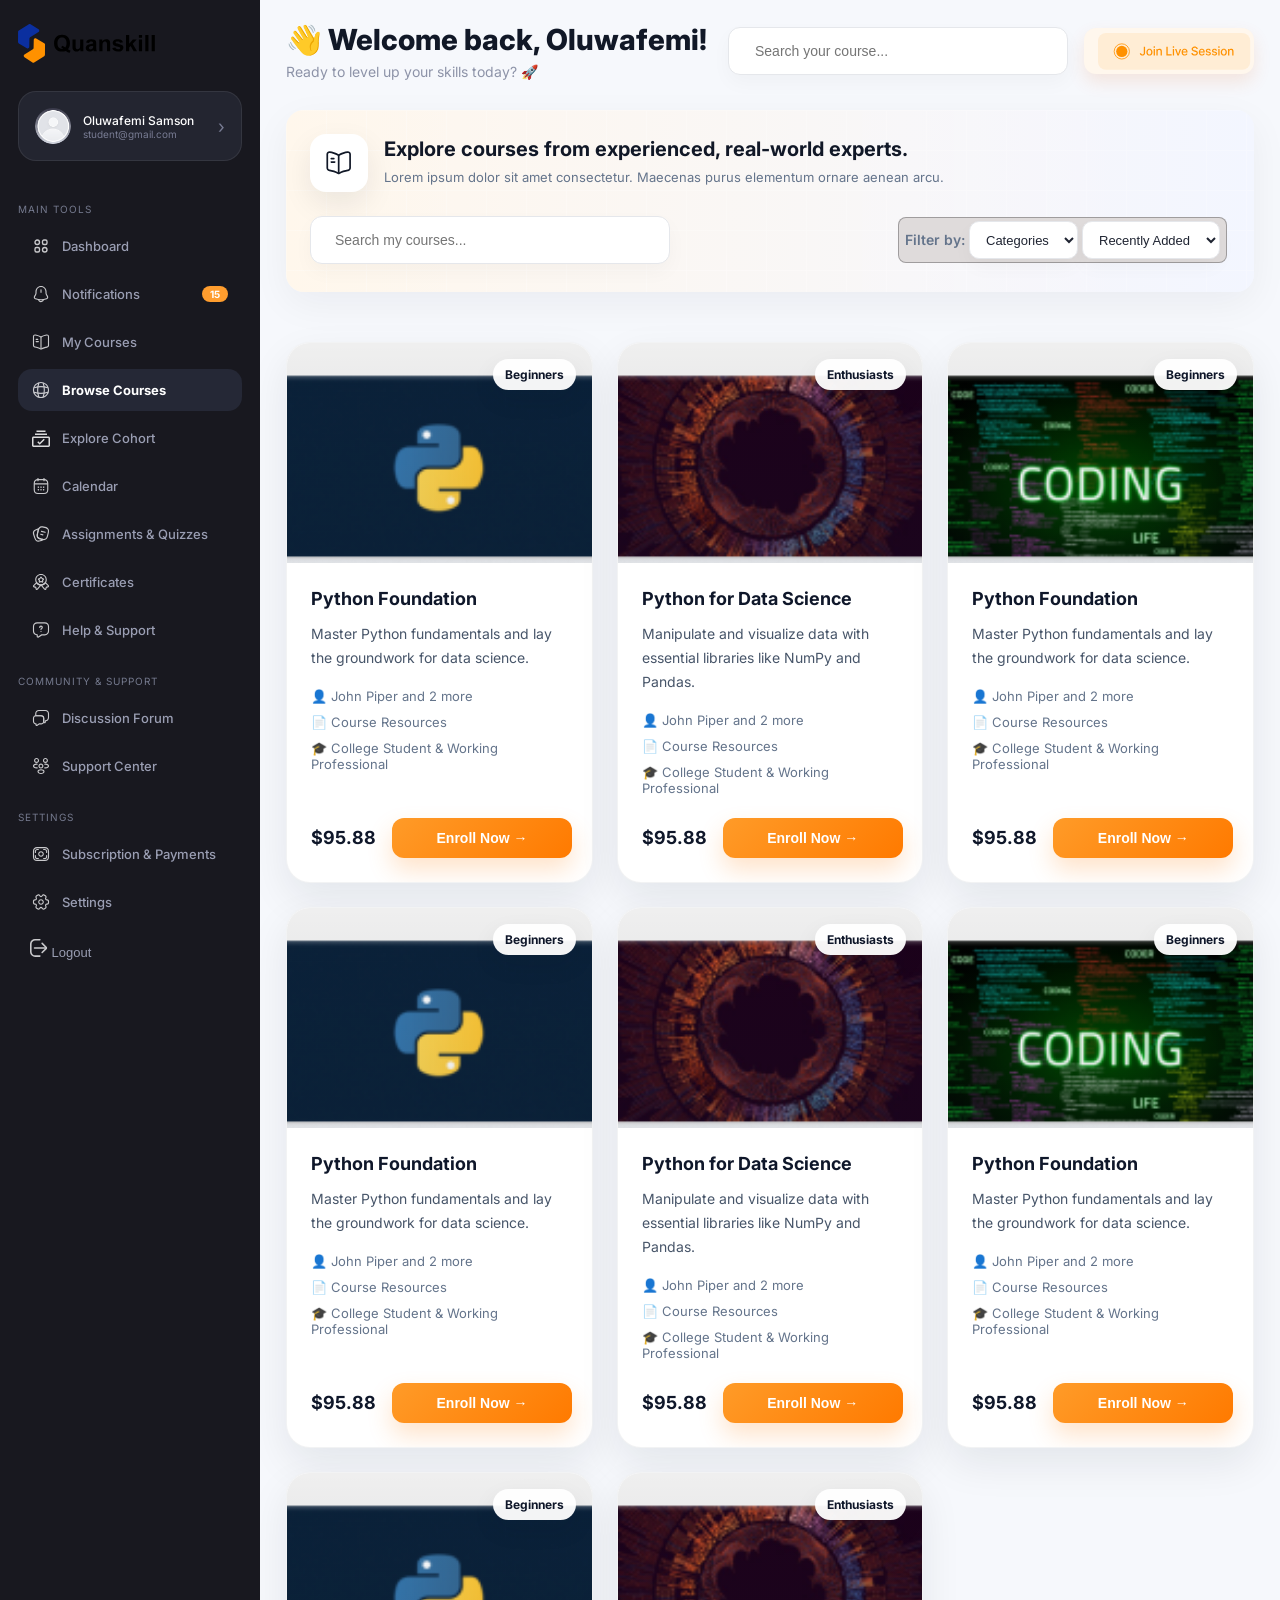
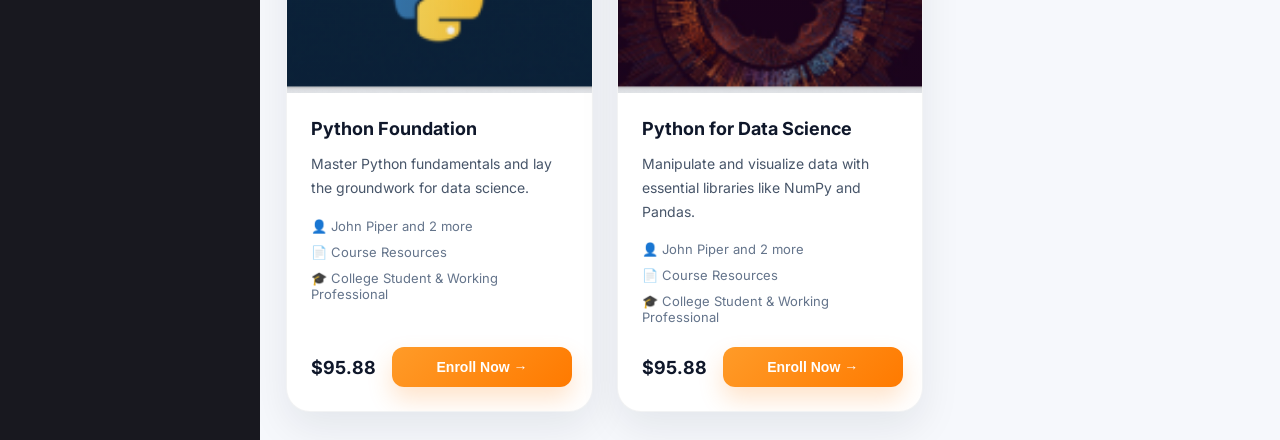
==== browse_courses.html @ df0d3b2c "browse courses and My courses page added, changes to dashboard added" ====
<!DOCTYPE html>
<html lang="en">
<head>
    <meta charset="UTF-8">
    <meta name="viewport" content="width=device-width, initial-scale=1.0">
    <title>Browse Courses</title>
    <link rel="stylesheet" href="css/courses.css">
    <link href="https://fonts.googleapis.com/css2?family=Inter:wght@300;400;500;600;700&display=swap" rel="stylesheet">
</head>
<body>
    <div class="dashboard">
        <aside class="sidebar">
    <div class="logo">
                <img src="images/logo.svg" alt="Quanskill logo" class="logo-img">
    </div>

    <div class="profile">
                <img src="images/avatar.png" alt="Profile" class="avatar-fallback">
        <div class="profile-info">
            <h4>Oluwafemi Samson</h4>
                    <span>student@gmail.com</span>
        </div>
                <span class="profile-arrow">›</span>
    </div>

        <p class="menu-title">MAIN TOOLS</p>
            <nav class="nav-section">
                <ul>
                    <li class="menu-item">
                        <div class="menu-item-left">
                            <img src="images/dashboard-icon.svg" alt="" class="menu-icon">
                            <a href="dashboard.html"><span>Dashboard</span></a>
                        </div>
                    </li>
                    <li class="menu-item">
                        <div class="menu-item-left">
                            <img src="images/notifications-icon.svg" alt="" class="menu-icon">
                            <span>Notifications</span>
                        </div>
                        <span class="badge">15</span>
                    </li>
                    <li class="menu-item">
                        <div class="menu-item-left">
                            <img src="images/courses-icon.svg" alt="" class="menu-icon">
                            <a href="courses.html"><span>My Courses</span></a>
                        </div>
                    </li>
                    <li class="menu-item active">
                        <div class="menu-item-left">
                            <img src="images/browse-icon.svg" alt="" class="menu-icon">
                            <a href="browse_courses.html"><span>Browse Courses</span></a>
                        </div>
                    </li>
                    <li class="menu-item">
                        <div class="menu-item-left">
                            <img src="images/cohort-icon.svg" alt="" class="menu-icon">
                            <span>Explore Cohort</span>
                        </div>
                    </li>
                    <li class="menu-item">
                        <div class="menu-item-left">
                            <img src="images/calendar-icon.svg" alt="" class="menu-icon">
                            <span>Calendar</span>
                        </div>
                    </li>
                    <li class="menu-item">
                        <div class="menu-item-left">
                            <img src="images/assignments-icon.svg" alt="" class="menu-icon">
                            <span>Assignments &amp; Quizzes</span>
                        </div>
                    </li>
                    <li class="menu-item">
                        <div class="menu-item-left">
                            <img src="images/certificates-icon.svg" alt="" class="menu-icon">
                            <span>Certificates</span>
                        </div>
                    </li>
                    <li class="menu-item">
                        <div class="menu-item-left">
                            <img src="images/help-icon.svg" alt="" class="menu-icon">
                            <span>Help &amp; Support</span>
                        </div>
                    </li>
                </ul>
            </nav>

        <p class="menu-title">COMMUNITY &amp; SUPPORT</p>
            <nav class="nav-section">
                <ul>
                    <li class="menu-item">
                        <div class="menu-item-left">
                            <img src="images/forum-icon.svg" alt="" class="menu-icon">
                            <span>Discussion Forum</span>
                        </div>
                    </li>
                    <li class="menu-item">
                        <div class="menu-item-left">
                            <img src="images/support-icon.svg" alt="" class="menu-icon">
                            <span>Support Center</span>
                        </div>
                    </li>
                </ul>
            </nav>

        <p class="menu-title">SETTINGS</p>
            <nav class="nav-section">
                <ul>
                    <li class="menu-item">
                        <div class="menu-item-left">
                            <img src="images/payments-icon.svg" alt="" class="menu-icon">
                            <span>Subscription &amp; Payments</span>
                        </div>
                    </li>
                    <li class="menu-item">
                        <div class="menu-item-left">
                            <img src="images/settings-icon.svg" alt="" class="menu-icon">
                            <span>Settings</span>
                        </div>
                    </li>
                </ul>
                 <button class="logout">
                    <img src="images/logout-icon.svg" alt="" class="menu-icon">
                    Logout</button>
    </nav>

        
</aside>

        <main class="main-content">
    <header class="header">

        <div class="welcome">
            <h2>👋 Welcome back, Oluwafemi!</h2>
            <p>Ready to level up your skills today? 🚀</p>
        </div>

        <div class="header-actions">

            <div class="search-box">
                <i class="fa-solid fa-magnifying-glass"></i>
                <input type="text" placeholder="Search your course...">
            </div>

            <button class="live-btn">
            </button>

        </div>

    </header>



    <section class="browse-banner">

        <div class="banner-text">

            <div class="banner-icon">
                <img src="images/book.svg" alt="">
            </div>

            <div>

                <h2>
                    Explore courses from experienced, real-world experts.
                </h2>

                <p>
                    Lorem ipsum dolor sit amet consectetur. Maecenas purus elementum ornare aenean arcu.
                </p>

            </div>

        </div>

        <div class="course-toolbar">

            <div class="toolbar-search">

                <i class="fa-solid fa-magnifying-glass"></i>

                <input
                    type="text"
                    placeholder="Search my courses..."
                >

            </div>

            <div class="toolbar-filters">

            <div class="filter_content">

                <span>Filter by:</span>
                <select>
                    <option>Categories</option>
                    <option>Categories</option>
                    <option>Categories</option>
                    <option>Categories</option>
                </select>
                <select>
                    <option>Recently Added</option>
                    <option>Recently Added</option>
                    <option>Recently Added</option>
                    <option>Recently Added</option>
                </select>
                </div>
            </div>

        </div>

    </section>


    <section class="courses-grid">




        <div class="course-card">

            <div class="course-image">

                <img src="images/python.png">

                <span class="tag">
                    Beginners
                </span>

            </div>

            <div class="course-content">

                <h3>
                    Python Foundation
                </h3>

                <p>
                    Master Python fundamentals and lay the groundwork for data science.
                </p>

                <div class="course-meta">

                    <span>👤 John Piper and 2 more</span>

                    <span>📄 Course Resources</span>

                    <span>🎓 College Student & Working Professional</span>

                </div>

                <div class="course-footer">

                    <h4>$95.88</h4>

                    <button class="enroll-btn">
                        Enroll Now →
                    </button>

                </div>

            </div>

        </div>





        <div class="course-card">

            <div class="course-image">

                <img src="images/wave.png">

                <span class="tag">
                    Enthusiasts
                </span>

            </div>

            <div class="course-content">

                <h3>
                    Python for Data Science
                </h3>

                <p>
                    Manipulate and visualize data with essential libraries like NumPy and Pandas.
                </p>

                <div class="course-meta">

                    <span>👤 John Piper and 2 more</span>

                    <span>📄 Course Resources</span>

                    <span>🎓 College Student & Working Professional</span>

                </div>

                <div class="course-footer">

                    <h4>$95.88</h4>

                    <button class="enroll-btn">
                        Enroll Now →
                    </button>

                </div>

            </div>

        </div>





        <div class="course-card">

            <div class="course-image">

                <img src="images/coding.png">

                <span class="tag">
                    Beginners
                </span>

            </div>

            <div class="course-content">

                <h3>
                    Python Foundation
                </h3>

                <p>
                    Master Python fundamentals and lay the groundwork for data science.
                </p>

                <div class="course-meta">

                    <span>👤 John Piper and 2 more</span>

                    <span>📄 Course Resources</span>

                    <span>🎓 College Student & Working Professional</span>

                </div>

                <div class="course-footer">

                    <h4>$95.88</h4>

                    <button class="enroll-btn">
                        Enroll Now →
                    </button>

                </div>

            </div>

        </div>

        <div class="course-card">

            <div class="course-image">

                <img src="images/python.png">

                <span class="tag">
                    Beginners
                </span>

            </div>

            <div class="course-content">

                <h3>
                    Python Foundation
                </h3>

                <p>
                    Master Python fundamentals and lay the groundwork for data science.
                </p>

                <div class="course-meta">

                    <span>👤 John Piper and 2 more</span>

                    <span>📄 Course Resources</span>

                    <span>🎓 College Student & Working Professional</span>

                </div>

                <div class="course-footer">

                    <h4>$95.88</h4>

                    <button class="enroll-btn">
                        Enroll Now →
                    </button>

                </div>

            </div>

        </div>





        <div class="course-card">

            <div class="course-image">

                <img src="images/wave.png">

                <span class="tag">
                    Enthusiasts
                </span>

            </div>

            <div class="course-content">

                <h3>
                    Python for Data Science
                </h3>

                <p>
                    Manipulate and visualize data with essential libraries like NumPy and Pandas.
                </p>

                <div class="course-meta">

                    <span>👤 John Piper and 2 more</span>

                    <span>📄 Course Resources</span>

                    <span>🎓 College Student & Working Professional</span>

                </div>

                <div class="course-footer">

                    <h4>$95.88</h4>

                    <button class="enroll-btn">
                        Enroll Now →
                    </button>

                </div>

            </div>

        </div>





        <div class="course-card">

            <div class="course-image">

                <img src="images/coding.png">

                <span class="tag">
                    Beginners
                </span>

            </div>

            <div class="course-content">

                <h3>
                    Python Foundation
                </h3>

                <p>
                    Master Python fundamentals and lay the groundwork for data science.
                </p>

                <div class="course-meta">

                    <span>👤 John Piper and 2 more</span>

                    <span>📄 Course Resources</span>

                    <span>🎓 College Student & Working Professional</span>

                </div>

                <div class="course-footer">

                    <h4>$95.88</h4>

                    <button class="enroll-btn">
                        Enroll Now →
                    </button>

                </div>

            </div>

        </div>

        <div class="course-card">

            <div class="course-image">

                <img src="images/python.png">

                <span class="tag">
                    Beginners
                </span>

            </div>

            <div class="course-content">

                <h3>
                    Python Foundation
                </h3>

                <p>
                    Master Python fundamentals and lay the groundwork for data science.
                </p>

                <div class="course-meta">

                    <span>👤 John Piper and 2 more</span>

                    <span>📄 Course Resources</span>

                    <span>🎓 College Student & Working Professional</span>

                </div>

                <div class="course-footer">

                    <h4>$95.88</h4>

                    <button class="enroll-btn">
                        Enroll Now →
                    </button>

                </div>

            </div>

        </div>





        <div class="course-card">

            <div class="course-image">

                <img src="images/wave.png">

                <span class="tag">
                    Enthusiasts
                </span>

            </div>

            <div class="course-content">

                <h3>
                    Python for Data Science
                </h3>

                <p>
                    Manipulate and visualize data with essential libraries like NumPy and Pandas.
                </p>

                <div class="course-meta">

                    <span>👤 John Piper and 2 more</span>

                    <span>📄 Course Resources</span>

                    <span>🎓 College Student & Working Professional</span>

                </div>

                <div class="course-footer">

                    <h4>$95.88</h4>

                    <button class="enroll-btn">
                        Enroll Now →
                    </button>

                </div>

            </div>

        </div>
    </section>

</main>
    </div>
</div>
</body>
</html>
---- css/courses.css ----
* {
    margin: 0;
    padding: 0;
    box-sizing: border-box;
}

body {
    font-family: 'Inter', sans-serif;
    background:#F5F7FC;
    color: #1F2937;
    font-size: 13px;
}

.dashboard {
    width: 100%;
    max-width: 1700px;
    display: flex;
    background: #FFFFFF;
    overflow: hidden;
    box-shadow: 0 20px 60px rgba(17,24,39,.06);
}

.main-content {
    flex: 1;
    background:#F6F8FC;
    padding: 22px 26px 28px;
    display: flex;
    flex-direction: column;
    gap: 20px;
    overflow-y: auto;
}


.sidebar{

    width:260px;
    background:#18181F;
    min-height:calc(100vh - 60px);
    padding: 24px 18px 20px;
    display: flex;
    flex-direction: column;
}

.logo {
    display: flex;
    align-items: center;
    gap: 12px;
    margin-bottom: 28px;
}

.logo-icon {
    width: 28px;
    height: 28px;
    background: linear-gradient(135deg, #FF9D2E, #3456E8);
    border-radius: 8px;
}

.logo h2 {
    color: #FFF;
    font-size: 18px;
    font-weight: 700;
}

.profile {
    display: flex;
    align-items: center;
    gap: 12px;
    background:#232530;
    border:1px solid rgba(255,255,255,.08);
    border-radius:18px;
    padding:16px;
    margin-bottom: 24px;
}

.avatar-fallback {
    width: 36px;
    height: 36px;
    border-radius: 50%;
    background: #3A3A4A;
}

.profile-info {
    flex: 1;
    overflow: hidden;
}

.profile-info h4 {
    color: #FFF;
    font-size: 12px;
    font-weight: 500;
    white-space: nowrap;
    overflow: hidden;
    text-overflow: ellipsis;
}

.profile-info span {
    color: #787C93;
    font-size: 10px;
    display: block;
}

.profile-arrow {
    color: #787C93;
    font-size: 18px;
}

.menu-title{

    font-size:10px;

    letter-spacing:1px;

    color:#74798D;

    margin:18px 0 10px;

}

nav ul {
    list-style: none;
    padding: 0;
    margin: 0;
}

.menu-item {
    display: flex;
    align-items: center;
    justify-content: space-between;
    gap: 12px;
    padding: 12px 14px;
    border-radius: 14px;
    color: #9A9EB3;
    cursor: pointer;
    transition: all 0.2s ease;
    margin-bottom: 6px;
    font-weight: 500;
}

.menu-item-left {
    display: flex;
    align-items: center;
    gap: 12px;
}

.menu-icon {
    width: 18px;
    height: 18px;
    display: inline-flex;
    object-fit: contain;
    opacity: 0.85;
}

.menu-item:hover {
    background: #1E1E27;
    color: #FFF;
}

.menu-item.active {
    background:#252836;
    color:#fff;
    font-weight: 700;
}

.dot{
    width:8px;
    height:8px;
    border-radius:50%;
    background:#FF9F2F;
}

.badge {
    background: #FF9D2E;
    color: #FFF;
    font-size: 10px;
    font-weight: 700;
    padding: 2px 8px;
    border-radius: 10px;
}

.logout {
    margin-top: auto;
    height: 40px;
    background: none;
    border: none;
    color: #9A9EB3;
    text-align: left;
    padding: 0 12px;
    font-size: 13px;
    cursor: pointer;
}


.header{
    display:flex;
    justify-content:space-between;
    align-items:center;
    gap:20px;
    margin-bottom:10px;
}

.welcome h2{
    font-size:29px;
    font-weight:800;
    color:#111827;
    margin-bottom:6px;
}

.welcome p{
    font-size:14px;
    color:#8D93A8;
}

.header-actions{
    display:flex;
    align-items:center;
    gap:16px;
}

.search-box{
    width:340px;
    height:48px;
    background:#fff;
    border:1px solid #E5E7EB;
    border-radius:12px;
    display:flex;
    align-items:center;
    padding:0 16px;
    box-shadow:0 8px 20px rgba(15,23,42,.03);
}

.search-box i{
    margin-right:10px;
    color:#A7AEC2;
}

.search-box input{
    flex:1;
    border:none;
    outline:none;
    background:transparent;
    font-size:14px;
}

.live-btn{
    height:46px;
    min-width:170px;
    padding:0 20px 0 42px;
    border:none;
    border-radius:12px;
    background:#FFF7ED;
    background-image:url('../images/live-icon.svg');
    background-repeat:no-repeat;
    background-position:left 14px center;
    color:#EA580C;
    font-size:14px;
    font-weight:800;
    cursor:pointer;
    box-shadow:0 8px 18px rgba(234,88,12,.12);
}

.course-toolbar{
    position:relative;
    z-index:1;
    display:flex;
    justify-content:space-between;
    align-items:center;
    gap:16px;
    margin-top:22px;
    flex-wrap:wrap;
}

.toolbar-search{
    width:min(360px, 100%);
    height:48px;
    display:flex;
    align-items:center;
    gap:10px;
    background:#fff;
    border:1px solid #E5E7EB;
    border-radius:12px;
    padding:0 14px;
    box-shadow:0 8px 20px rgba(15,23,42,.03);
}

.toolbar-search i{
    color:#94A3B8;
}

.toolbar-search input{
    width:100%;
    height:100%;
    border:none;
    outline:none;
    background:transparent;
    font-size:14px;
}

.toolbar-filters{
    display:flex;
    align-items:center;
    justify-content:flex-end;
    gap:12px;
    flex-wrap:wrap;
}

.toolbar-filters span{
    color:#64748B;
    font-size:14px;
    font-weight:600;
}

.toolbar-filters select{
    height:38px;
    padding:0 12px;
    border:1px solid #E5E7EB;
    border-radius:10px;
    background:#fff;
    font-size:13px;
    color:#1F2432;
    cursor:pointer;
    outline:none;
    box-shadow:0 8px 20px rgba(15,23,42,.03);
}

.filter_content{
    margin:3px;
    background:#dfdbdb;
    padding:3px 6px;
    border-radius:8px;
    border:1px solid #4f505172;
}
.browse-banner{
    position:relative;
    padding:24px 24px 26px;
    border-radius:18px;
    overflow:hidden;
    background:linear-gradient(90deg, #FFF7EE 0%, #F4F7FF 100%);
    box-shadow:0 12px 38px rgba(15,23,42,.05);
}

.browse-banner::before{
    content:"";
    position:absolute;
    inset:0;
    background-image:linear-gradient(rgba(255,255,255,.72) 1px, transparent 1px), linear-gradient(90deg, rgba(255,255,255,.72) 1px, transparent 1px);
    background-size:40px 40px, 40px 40px;
    opacity:.35;
    pointer-events:none;
}

.browse-banner::after{
    content:"";
    position:absolute;
    inset:0;
    background:linear-gradient(90deg, rgba(255,157,46,.14), rgba(52,86,232,.06));
    mix-blend-mode:overlay;
    pointer-events:none;
}

.banner-text{
    position:relative;
    display:flex;
    align-items:center;
    gap:16px;
    z-index:1;
}

.banner-icon {
    width:58px;
    height:58px;
    border-radius:16px;
    background:#fff;
    display:flex;
    align-items:center;
    justify-content:center;
    flex-shrink:0;
    box-shadow:0 12px 30px rgba(15,23,42,.08);
}

.banner-icon img {
    width:28px;
    height:28px;
}

.banner-text h2{
    font-size:20px;
    color:#111827;
    margin-bottom:6px;
}

.banner-text p{
    color:#64748B;
    max-width:700px;
    line-height:1.65;
}

.courses-grid{
    display:grid;
    grid-template-columns:repeat(3, minmax(0, 1fr));
    gap:24px;
    margin-top:28px;
}

.course-card{
    display:flex;
    flex-direction:column;
    height:100%;
    background:#fff;
    border-radius:24px;
    overflow:hidden;
    box-shadow:0 18px 42px rgba(15,23,42,.08);
    border:1px solid rgba(15,23,42,.05);
    transition:transform .2s ease, box-shadow .2s ease;
}

.course-card:hover{
    transform:translateY(-4px);
    box-shadow:0 26px 62px rgba(15,23,42,.14);
}

.course-image{
    position:relative;
    min-height:220px;
    overflow:hidden;
    background:#F8FAFC;
}

.course-image::after{
    content:"";
    position:absolute;
    inset:0;
    background:linear-gradient(180deg, rgba(15,23,42,0) 0%, rgba(15,23,42,.1) 100%);
    pointer-events:none;
}

.course-image img{
    width:100%;
    height:100%;
    object-fit:cover;
    display:block;
}

.tag{
    position:absolute;
    top:16px;
    right:16px;
    background:rgba(255,255,255,.95);
    color:#0F172A;
    font-size:12px;
    font-weight:800;
    padding:8px 12px;
    border-radius:999px;
    box-shadow:0 10px 24px rgba(15,23,42,.08);
    z-index:1;
}

.course-content{
    display:flex;
    flex-direction:column;
    flex:1;
    padding:22px 22px 20px;
}

.course-content h3{
    font-size:18px;
    font-weight:800;
    color:#111827;
    margin-bottom:10px;
    line-height:1.35;
}

.course-content p{
    color:#475569;
    font-size:14px;
    line-height:1.7;
    margin-bottom:18px;
}

.course-meta{
    display:grid;
    gap:10px;
    color:#64748B;
    font-size:13px;
    margin-bottom:22px;
}

.course-meta span{
    display:flex;
    align-items:center;
    gap:8px;
}

.course-footer{
    display:flex;
    justify-content:space-between;
    align-items:center;
    gap:16px;
    margin-top:auto;
}

.course-footer h4{
    color:#111827;
    font-size:18px;
    font-weight:800;
}

button.enroll-btn{
    height:40px;
    min-width:180px;
    padding:0 20px;
    border:none;
    border-radius:12px;
    background:linear-gradient(135deg, #FF9B28, #FF7A00);
    color:#fff;
    font-size:14px;
    font-weight:800;
    cursor:pointer;
    box-shadow:0 12px 24px rgba(255,139,32,.24);
}

@media (max-width: 1180px) {
    .courses-grid {
        grid-template-columns: repeat(2, minmax(0, 1fr));
    }
}

@media (max-width: 900px) {
    .header {
        flex-direction: column;
        align-items: stretch;
    }

    .header-actions {
        justify-content: space-between;
        flex-wrap: wrap;
    }

    .search-box {
        width: 100%;
    }

    .course-toolbar {
        flex-direction: column;
        align-items: stretch;
    }

    .toolbar-search {
        width: 100%;
    }

    .toolbar-filters {
        justify-content: flex-start;
    }
}

@media (max-width: 700px) {
    .courses-grid {
        grid-template-columns: 1fr;
    }

    .banner-text {
        align-items: flex-start;
    }

    .course-footer {
        flex-direction: column;
        align-items: stretch;
    }

    button.enroll-btn {
        width: 100%;
    }
}

.menu-item a,
.menu-item-left a {
    color: inherit;
    text-decoration: none;
}

.toolbar-search {
    display: flex;
    align-items: center;
    gap: 10px;
    background: #fff;
    border: 1px solid #E5E7EB;
    border-radius: 12px;
    padding: 0 14px;
}

.toolbar-search i {
    color: #94A3B8;
}

.toolbar-search input {
    width: 100%;
    height: 48px;
    border: none;
    outline: none;
    background: transparent;
    font-size: 14px;
}

.courses-grid{
    display:grid;
    grid-template-columns:repeat(3, minmax(0, 1fr));
    gap:24px;
    margin-top:30px;
}

.course-card{
    display:flex;
    flex-direction:column;
    height:100%;
    background:#fff;
    border-radius:24px;
    overflow:hidden;
    box-shadow:0 16px 40px rgba(15,23,42,.08);
    border:1px solid rgba(15,23,42,.05);
    transition:transform .2s ease,box-shadow .2s ease;
}

.course-card:hover{
    transform:translateY(-4px);
    box-shadow:0 24px 60px rgba(15,23,42,.12);
}

.course-image{
    position:relative;
    min-height:220px;
    overflow:hidden;
    background:#F8FAFC;
}

.course-image img{
    width:100%;
    height:100%;
    object-fit:cover;
    display:block;
}

.tag{
    position:absolute;
    top:16px;
    right:16px;
    background:rgba(255,255,255,.95);
    color:#0F172A;
    font-size:12px;
    font-weight:700;
    padding:8px 12px;
    border-radius:999px;
    box-shadow:0 10px 24px rgba(15,23,42,.08);
}

.course-content{
    display:flex;
    flex-direction:column;
    flex:1;
    padding:24px;
}

.course-content h3{
    font-size:18px;
    font-weight:700;
    color:#0F172A;
    margin-bottom:12px;
    line-height:1.3;
}

.course-content p{
    color:#475569;
    font-size:14px;
    line-height:1.7;
    margin-bottom:18px;
}

.course-meta{
    display:grid;
    gap:10px;
    color:#64748B;
    font-size:13px;
    margin-bottom:22px;
}

.course-meta span{
    display:flex;
    align-items:center;
    gap:8px;
}

.course-footer{
    display:flex;
    justify-content:space-between;
    align-items:center;
    gap:16px;
}

.course-footer h4{
    color:#0F172A;
    font-size:18px;
    font-weight:700;
}

.course-footer a{
    color:#FF8A28;
    font-size:14px;
    font-weight:600;
    text-decoration:none;
    transition:color .2s ease;
}

.course-footer a:hover{
    color:#D96F05;
}

button.enroll-btn{
    height:40px;
    min-width: 180px;
    padding:0 20px;
    border:none;
    border-radius:12px;
    background:linear-gradient(135deg, #FF9B28, #FF7A00);
    color:#fff;
    font-size:14px;
    font-weight:700;
    cursor:pointer;
    box-shadow:0 12px 24px rgba(255, 139, 32, 0.24);
}

.my-courses-hero {
    position: relative;
    padding: 24px 24px 26px;
    border-radius: 18px;
    overflow: hidden;
    background: linear-gradient(90deg, #FFF7EE 0%, #F4F7FF 100%);
    box-shadow: 0 12px 38px rgba(15, 23, 42, .05);
}

.my-courses-overview {
    display: grid;
    grid-template-columns: repeat(3, minmax(0, 1fr));
    gap: 18px;
}

.overview-card {
    background: #fff;
    border-radius: 18px;
    padding: 18px 20px;
    box-shadow: 0 10px 30px rgba(15, 23, 42, .05);
    display: flex;
    flex-direction: column;
    gap: 8px;
}

.overview-label {
    color: #667085;
    font-size: 12px;
    font-weight: 700;
    text-transform: uppercase;
    letter-spacing: .06em;
}

.overview-card strong {
    font-size: 30px;
    color: #111827;
}

.overview-card small {
    color: #94A3B8;
    font-size: 12px;
}

.my-courses-grid {
    display: grid;
    grid-template-columns: repeat(3, minmax(0, 1fr));
    gap: 24px;
}

.my-course-card {
    background: #fff;
    border-radius: 24px;
    overflow: hidden;
    box-shadow: 0 18px 42px rgba(15, 23, 42, .08);
    border: 1px solid rgba(15, 23, 42, .05);
}

.my-course-image {
    min-height: 190px;
}

.my-course-image img {
    width: 100%;
    height: 100%;
    object-fit: cover;
    display: block;
}

.my-course-content {
    padding: 20px;
    display: flex;
    flex-direction: column;
    gap: 14px;
}

.my-course-top {
    display: flex;
    align-items: center;
    justify-content: space-between;
    gap: 12px;
}

.my-course-top h3 {
    font-size: 18px;
    color: #111827;
    font-weight: 800;
}

.my-course-status {
    padding: 6px 10px;
    background: #FFF7ED;
    color: #EA580C;
    border-radius: 999px;
    font-size: 11px;
    font-weight: 800;
}

.my-course-content p {
    color: #475569;
    line-height: 1.7;
    font-size: 14px;
}

.my-course-progress {
    display: grid;
    gap: 8px;
}

.progress-bar-track {
    width: 100%;
    height: 10px;
    background: #E5E7EB;
    border-radius: 999px;
    overflow: hidden;
}

.progress-fill {
    height: 100%;
    background: linear-gradient(90deg, #077d05, #33c416);
    border-radius: inherit;
}

.progress-text {
    display: flex;
    justify-content: space-between;
    font-size: 12px;
    color: #64748B;
    font-weight: 700;
}

.resume-btn {
    height: 40px;
    border: none;
    border-radius: 12px;
    background: #111827;
    color: #fff;
    font-size: 14px;
    font-weight: 800;
    cursor: pointer;
}

@media (max-width: 1180px) {
    .my-courses-grid,
    .my-courses-overview {
        grid-template-columns: repeat(2, minmax(0, 1fr));
    }
}

@media (max-width: 900px) {
    .my-courses-overview,
    .my-courses-grid {
        grid-template-columns: 1fr;
    }
}
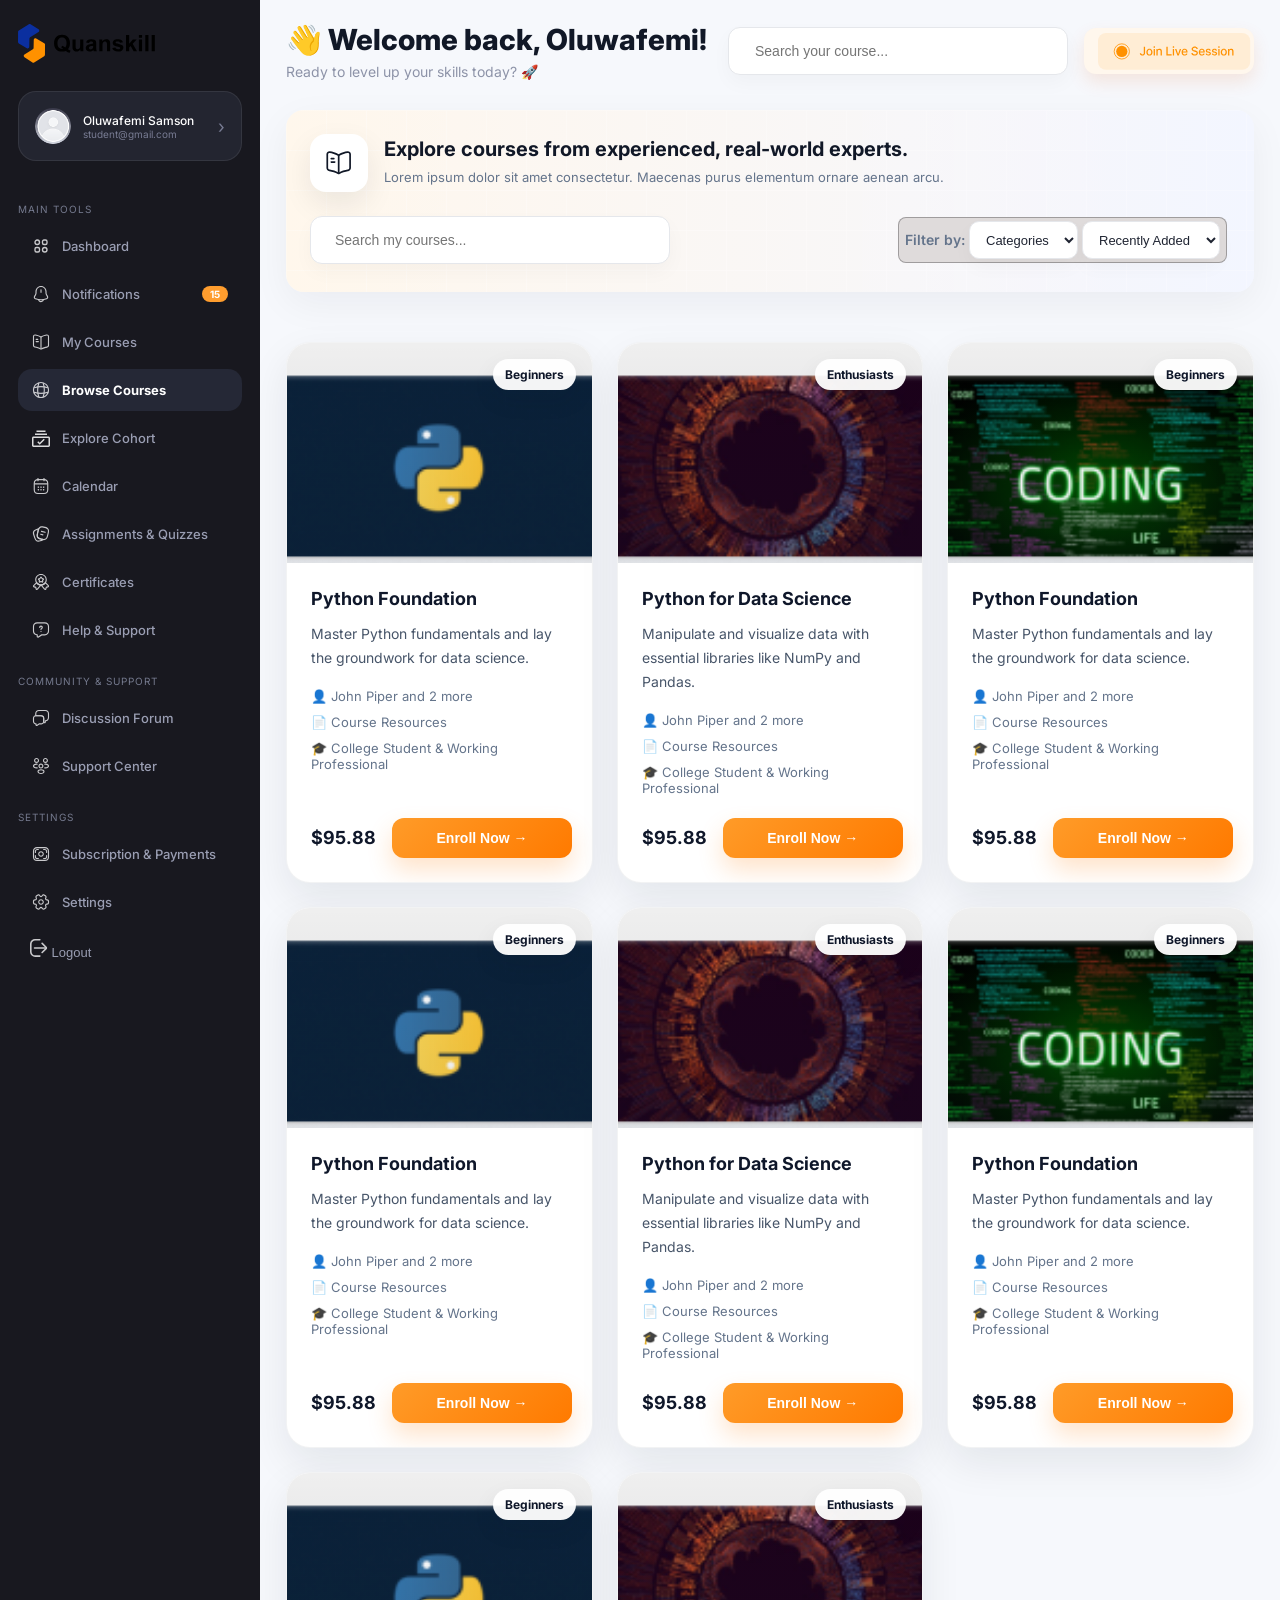
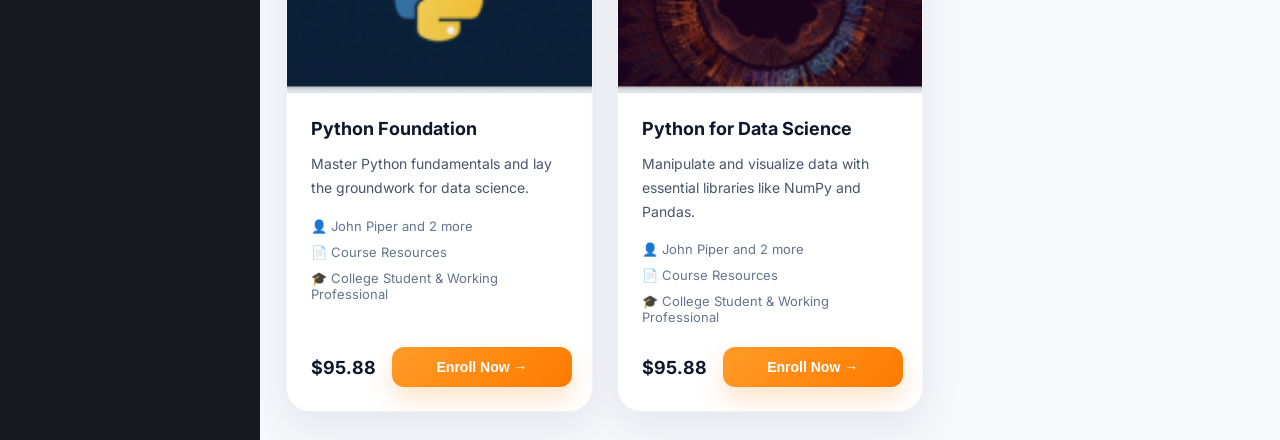
==== commit abed5787: "slight change to navigation" ====
--- a/browse_courses.html
+++ b/browse_courses.html
@@ -29,7 +29,7 @@
                     <li class="menu-item">
                         <div class="menu-item-left">
                             <img src="images/dashboard-icon.svg" alt="" class="menu-icon">
-                            <a href="dashboard.html"><span>Dashboard</span></a>
+                            <a href="index.html"><span>Dashboard</span></a>
                         </div>
                     </li>
                     <li class="menu-item">
@@ -607,5 +607,15 @@
 </main>
     </div>
 </div>
+
+<script>
+    document.querySelectorAll('a').forEach(link => {
+        link.addEventListener('click', () => {
+            document.body.style.opacity = '0';
+            document.body.style.transform = 'translateY(8px)';
+            document.body.style.transition = 'all 0.3s ease';
+        });
+    });
+</script>
 </body>
 </html>
--- a/css/courses.css
+++ b/css/courses.css
@@ -578,6 +578,14 @@
     text-decoration: none;
 }
 
+.menu-item,
+.course-card,
+.enroll-btn,
+.search-box,
+.toolbar-search,
+.my-course-card {
+    transition: all 0.25s ease;
+}
 .toolbar-search {
     display: flex;
     align-items: center;
@@ -868,6 +876,37 @@
     cursor: pointer;
 }
 
+body {
+    opacity: 0;
+    animation: pageFadeIn 0.45s ease forwards;
+}
+
+.dashboard {
+    animation: pageSlideIn 0.45s ease;
+}
+
+@keyframes pageFadeIn {
+    from {
+        opacity: 0;
+        transform: translateY(8px);
+    }
+    to {
+        opacity: 1;
+        transform: translateY(0);
+    }
+}
+
+@keyframes pageSlideIn {
+    from {
+        opacity: 0;
+        transform: translateY(10px);
+    }
+    to {
+        opacity: 1;
+        transform: translateY(0);
+    }
+}
+
 @media (max-width: 1180px) {
     .my-courses-grid,
     .my-courses-overview {
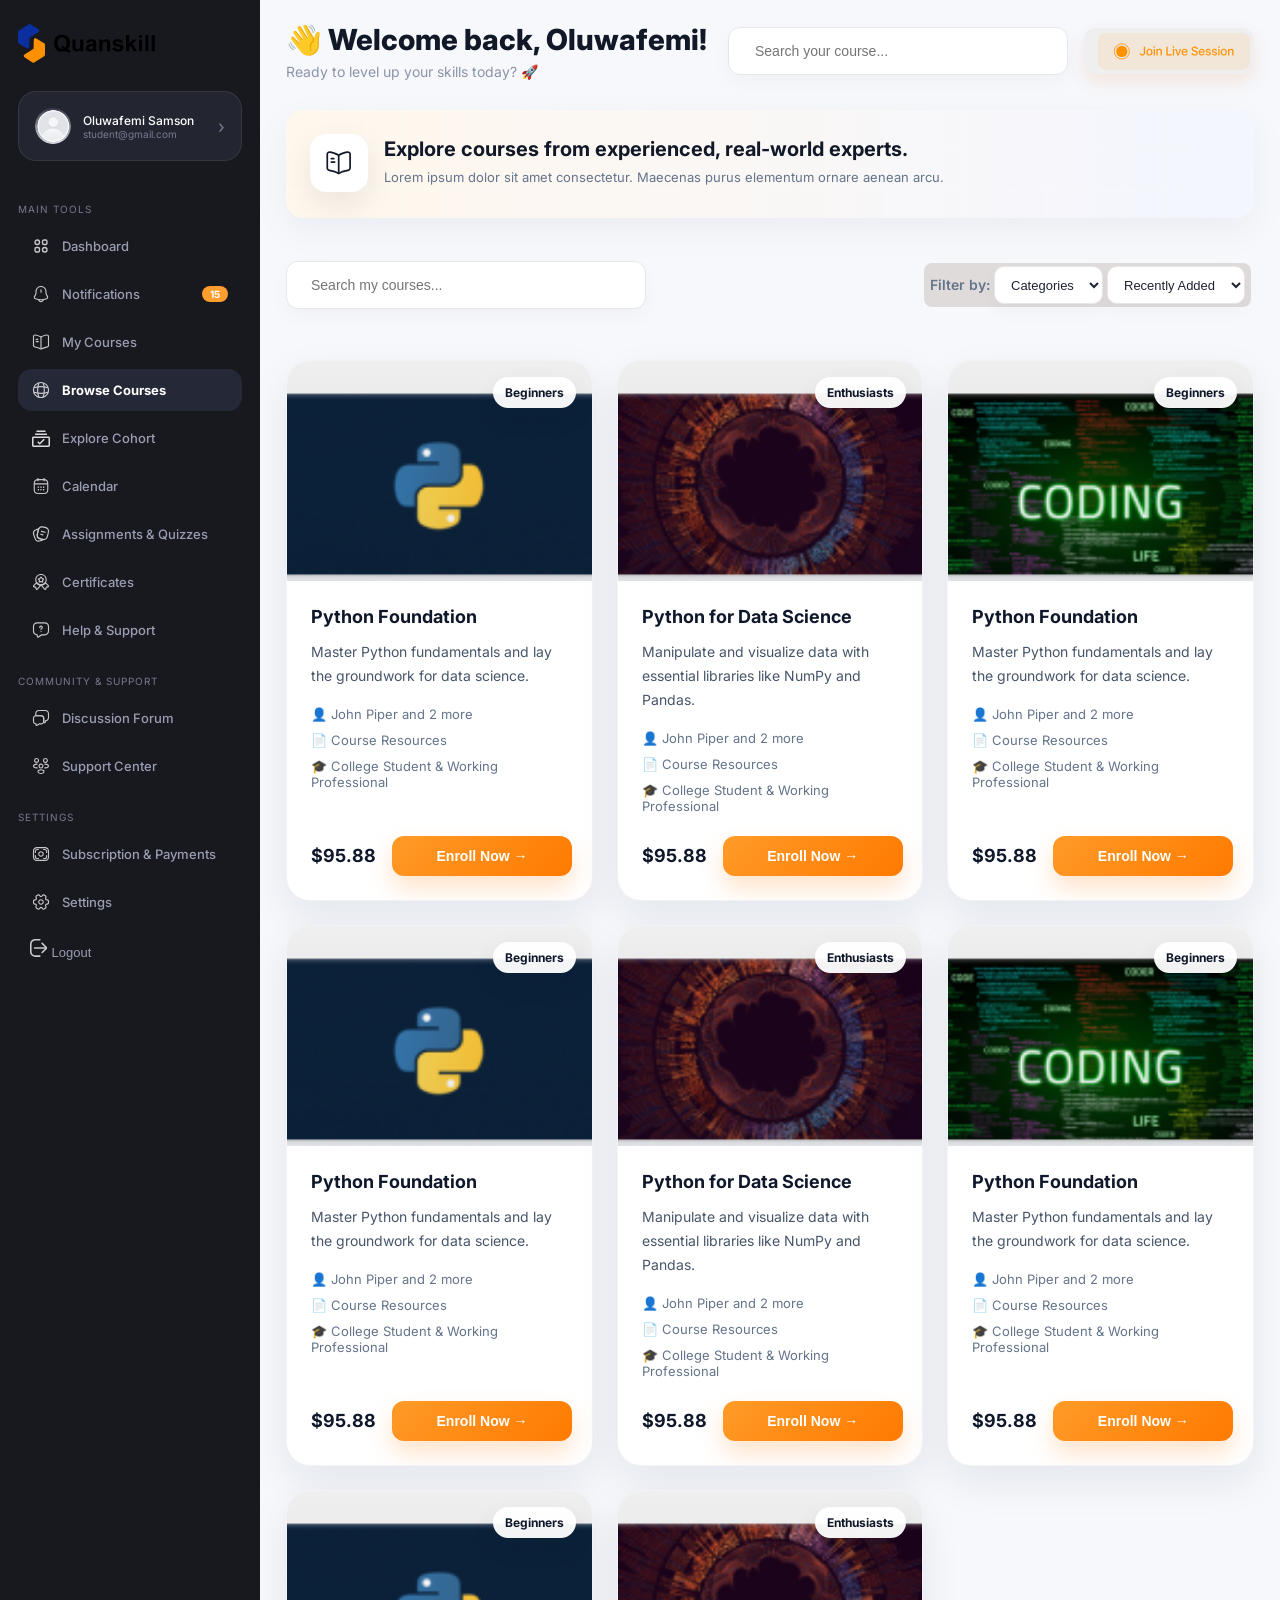
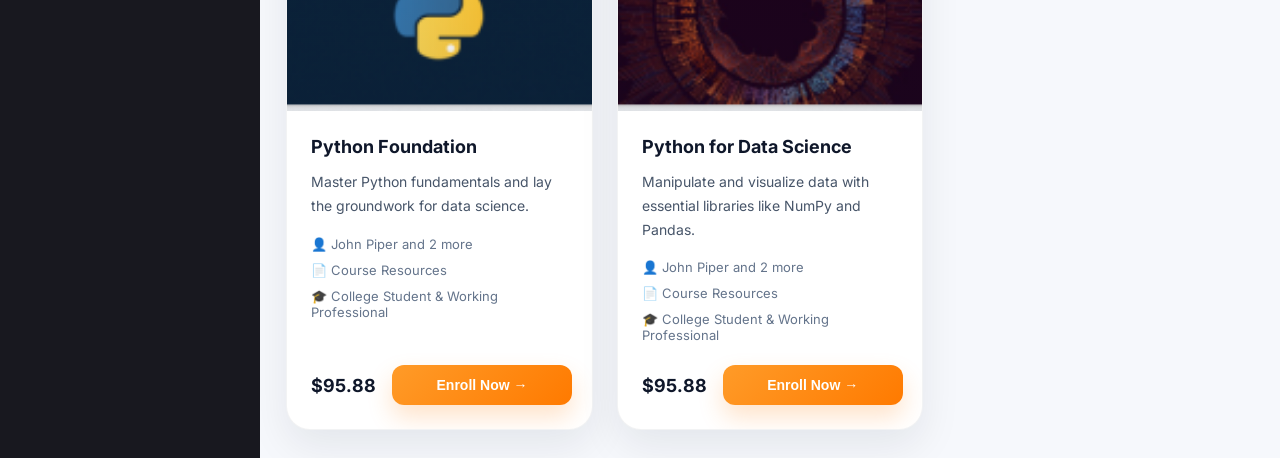
==== commit 099ca097: "..." ====
--- a/browse_courses.html
+++ b/browse_courses.html
@@ -172,7 +172,9 @@
 
         </div>
 
-        <div class="course-toolbar">
+    </section>
+ 
+    <div class="course-toolbar">
 
             <div class="toolbar-search">
 
@@ -207,9 +209,6 @@
 
         </div>
 
-    </section>
-
-
     <section class="courses-grid">
 
 
--- a/css/courses.css
+++ b/css/courses.css
@@ -247,11 +247,9 @@
     padding:0 20px 0 42px;
     border:none;
     border-radius:12px;
-    background:#FFF7ED;
     background-image:url('../images/live-icon.svg');
     background-repeat:no-repeat;
     background-position:left 14px center;
-    color:#EA580C;
     font-size:14px;
     font-weight:800;
     cursor:pointer;
@@ -327,7 +325,6 @@
     background:#dfdbdb;
     padding:3px 6px;
     border-radius:8px;
-    border:1px solid #4f505172;
 }
 .browse-banner{
     position:relative;
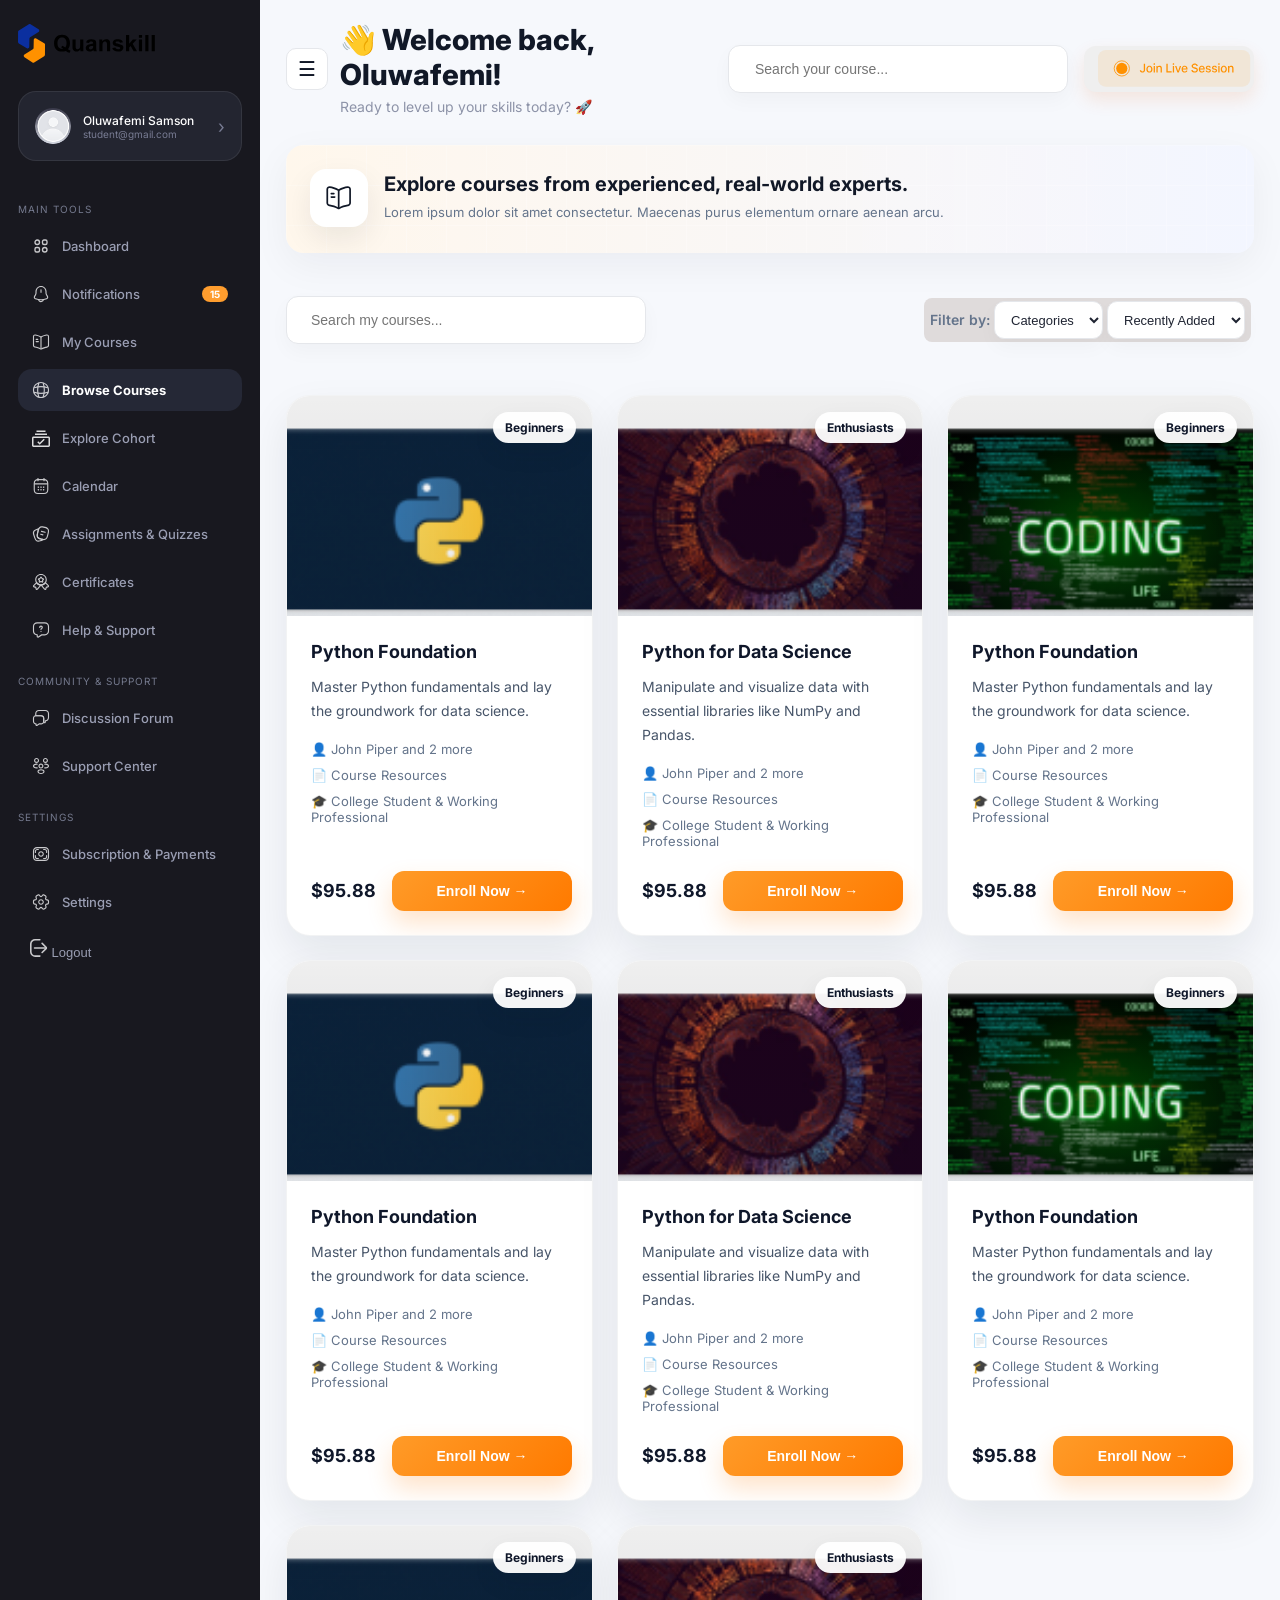
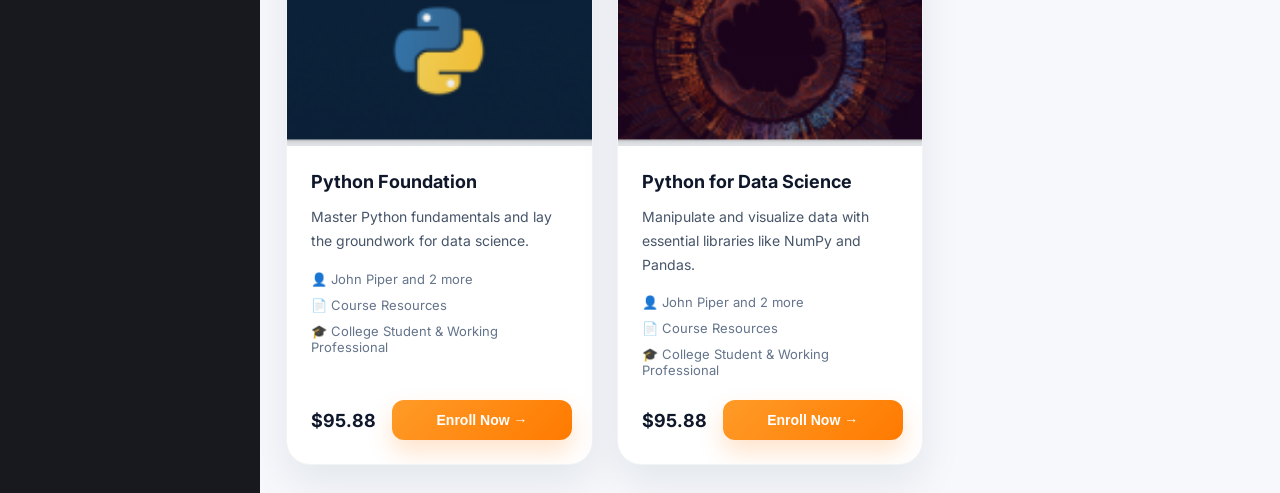
==== commit fef277f0: "Mobile responsiveness" ====
--- a/browse_courses.html
+++ b/browse_courses.html
@@ -9,6 +9,7 @@
 </head>
 <body>
     <div class="dashboard">
+        <div class="sidebar-overlay"></div>
         <aside class="sidebar">
     <div class="logo">
                 <img src="images/logo.svg" alt="Quanskill logo" class="logo-img">
@@ -32,7 +33,7 @@
                             <a href="index.html"><span>Dashboard</span></a>
                         </div>
                     </li>
-                    <li class="menu-item">
+                    <li class="menu-item"> 
                         <div class="menu-item-left">
                             <img src="images/notifications-icon.svg" alt="" class="menu-icon">
                             <span>Notifications</span>
@@ -129,9 +130,12 @@
         <main class="main-content">
     <header class="header">
 
-        <div class="welcome">
-            <h2>👋 Welcome back, Oluwafemi!</h2>
-            <p>Ready to level up your skills today? 🚀</p>
+        <div class="header-title-group">
+            <button class="mobile-menu-toggle" type="button" aria-label="Open navigation menu" aria-expanded="false">☰</button>
+            <div class="welcome">
+                <h2>👋 Welcome back, Oluwafemi!</h2>
+                <p>Ready to level up your skills today? 🚀</p>
+            </div>
         </div>
 
         <div class="header-actions">
@@ -608,13 +612,38 @@
 </div>
 
 <script>
-    document.querySelectorAll('a').forEach(link => {
+    const dashboard = document.querySelector('.dashboard');
+    const toggle = document.querySelector('.mobile-menu-toggle');
+    const overlay = document.querySelector('.sidebar-overlay');
+
+    const closeSidebar = () => {
+        dashboard?.classList.remove('is-sidebar-open');
+        toggle?.setAttribute('aria-expanded', 'false');
+    };
+
+    toggle?.addEventListener('click', () => {
+        const isOpen = dashboard?.classList.toggle('is-sidebar-open');
+        toggle?.setAttribute('aria-expanded', isOpen ? 'true' : 'false');
+    });
+
+    overlay?.addEventListener('click', closeSidebar);
+    dashboard?.querySelectorAll('.sidebar a, .sidebar button, .sidebar .menu-item').forEach((element) => {
+        element.addEventListener('click', closeSidebar);
+    });
+
+    document.querySelectorAll('a').forEach((link) => {
         link.addEventListener('click', () => {
             document.body.style.opacity = '0';
             document.body.style.transform = 'translateY(8px)';
             document.body.style.transition = 'all 0.3s ease';
         });
     });
+
+    window.addEventListener('resize', () => {
+        if (window.innerWidth > 900) {
+            closeSidebar();
+        }
+    });
 </script>
 </body>
 </html>
--- a/css/courses.css
+++ b/css/courses.css
@@ -18,6 +18,33 @@
     background: #FFFFFF;
     overflow: hidden;
     box-shadow: 0 20px 60px rgba(17,24,39,.06);
+    position: relative;
+    min-height: 100vh;
+}
+
+.mobile-menu-toggle {
+    display: inline-flex;
+    align-items: center;
+    justify-content: center;
+    width: 42px;
+    height: 42px;
+    border: 1px solid #E5E7EB;
+    border-radius: 10px;
+    background: #FFF;
+    color: #111827;
+    font-size: 20px;
+    cursor: pointer;
+    flex-shrink: 0;
+}
+
+.header-title-group {
+    display: flex;
+    align-items: center;
+    gap: 12px;
+}
+
+.sidebar-overlay {
+    display: none;
 }
 
 .main-content {
@@ -614,15 +641,11 @@
 }
 
 .course-card{
-    display:flex;
-    flex-direction:column;
-    height:100%;
-    background:#fff;
-    border-radius:24px;
-    overflow:hidden;
-    box-shadow:0 16px 40px rgba(15,23,42,.08);
-    border:1px solid rgba(15,23,42,.05);
-    transition:transform .2s ease,box-shadow .2s ease;
+    background: #fff;
+    border-radius: 24px;
+    overflow: hidden;
+    box-shadow: 0 18px 42px rgba(15, 23, 42, .08);
+    border: 1px solid rgba(15, 23, 42, .05);
 }
 
 .course-card:hover{
@@ -912,8 +935,57 @@
 }
 
 @media (max-width: 900px) {
+    body {
+        overflow-x: hidden;
+    }
+
     .my-courses-overview,
-    .my-courses-grid {
+    .my-courses-grid,.courses-grid {
         grid-template-columns: 1fr;
     }
+
+    .sidebar-overlay {
+        display: block;
+        position: fixed;
+        inset: 0;
+        background: rgba(15, 23, 42, 0.45);
+        opacity: 0;
+        pointer-events: none;
+        transition: opacity 0.25s ease;
+        z-index: 40;
+    }
+
+    .dashboard.is-sidebar-open .sidebar-overlay {
+        opacity: 1;
+        pointer-events: auto;
+    }
+
+    .sidebar {
+        position: fixed;
+        top: 0;
+        left: 0;
+        bottom: 0;
+        z-index: 50;
+        transform: translateX(-100%);
+        transition: transform 0.5s ease;
+        min-height: 100vh;
+        box-shadow: 20px 0 40px rgba(0, 0, 0, 0.25);
+    }
+
+    .dashboard.is-sidebar-open .sidebar {
+        transform: translateX(0);
+    }
+
+    .dashboard {
+        flex-direction: column;
+        min-height: 100vh;
+    }
+
+    .my-course-card {
+        display:flex;
+    }
+
+    .course-card {
+        display:flex;
+    }
 }
